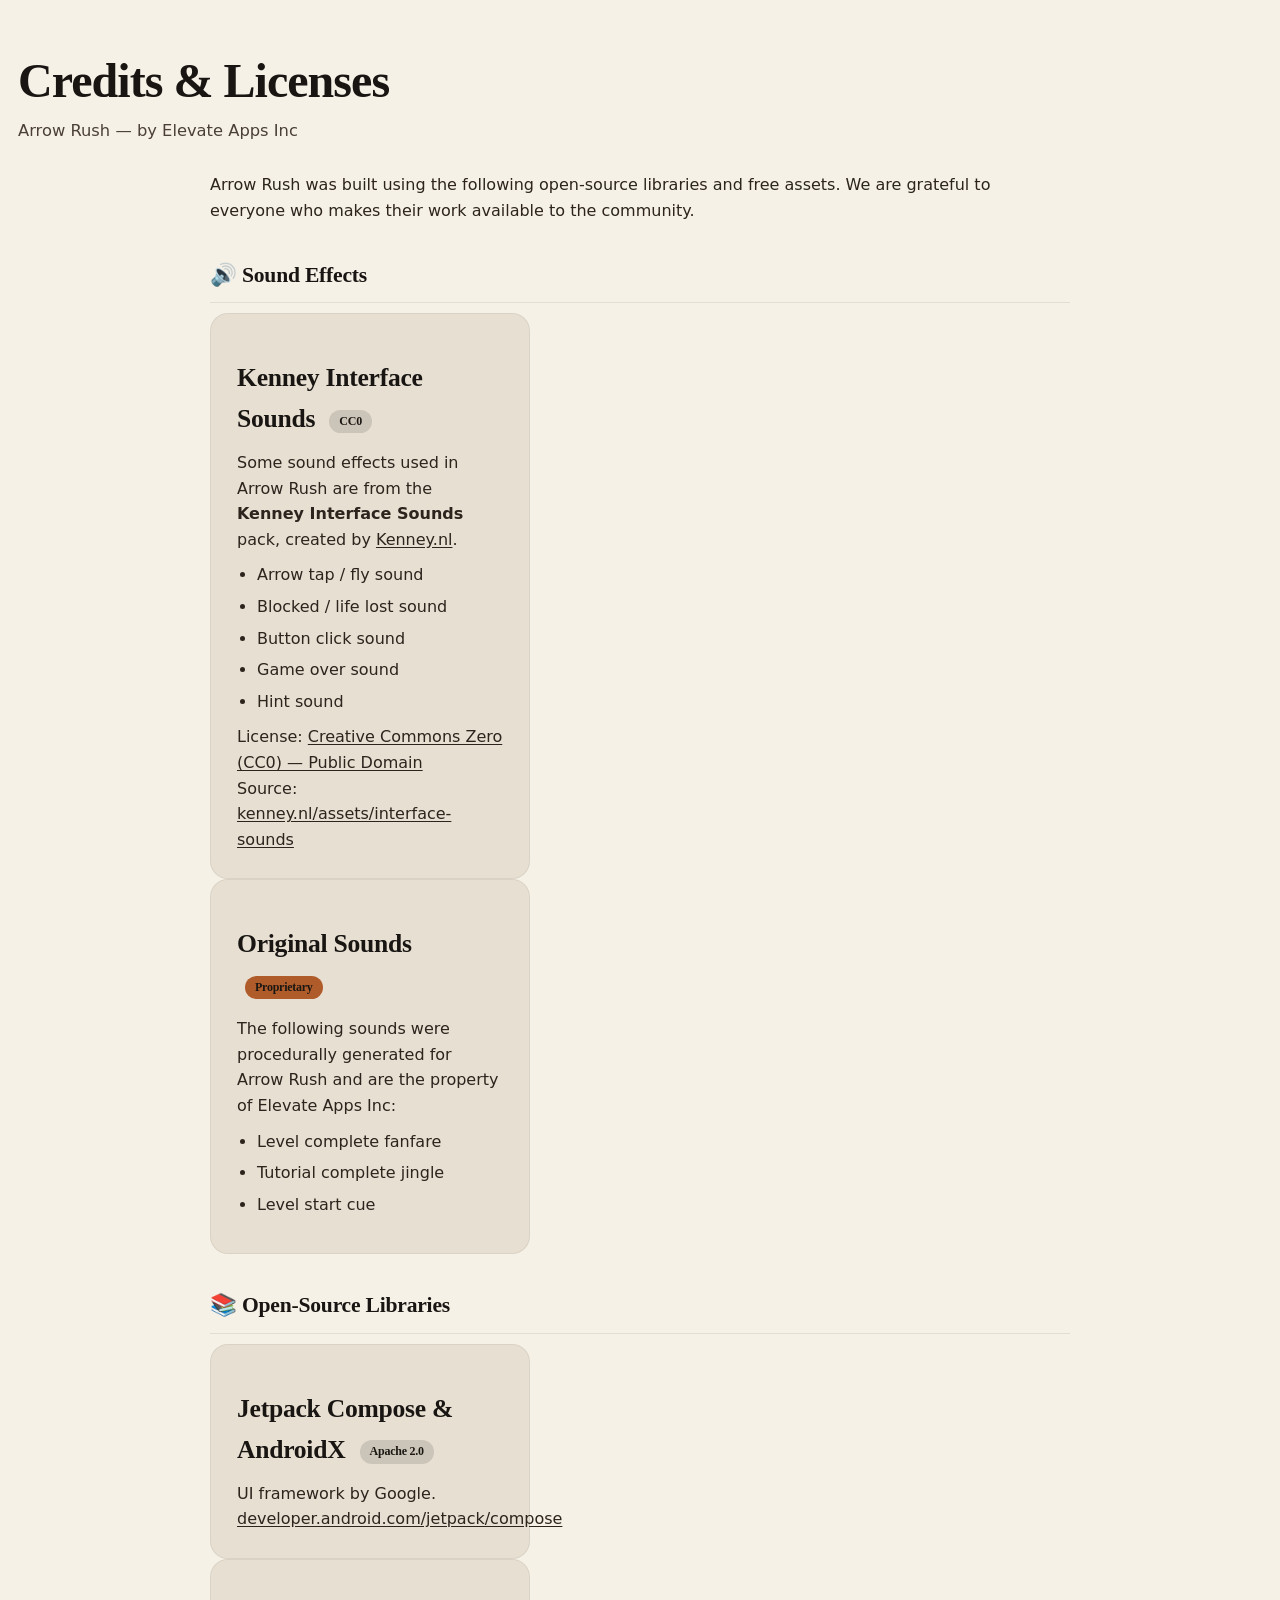
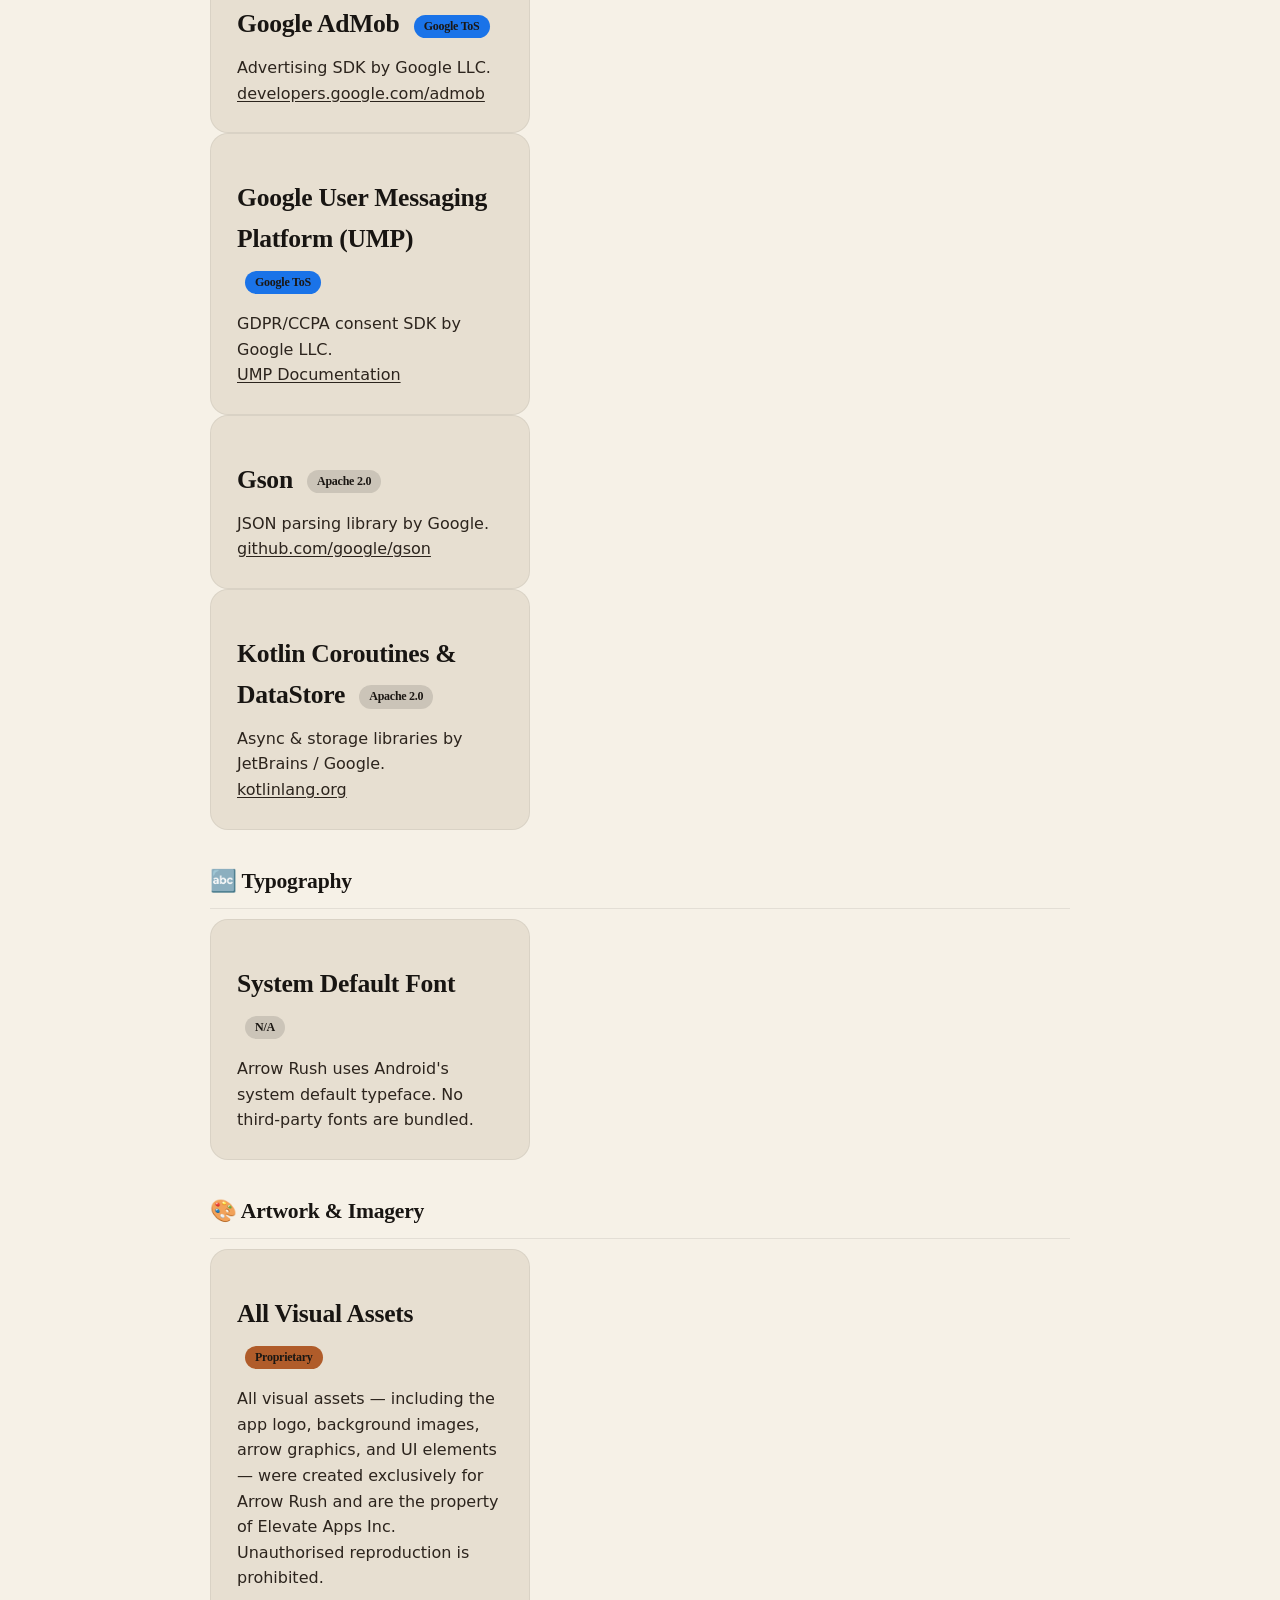
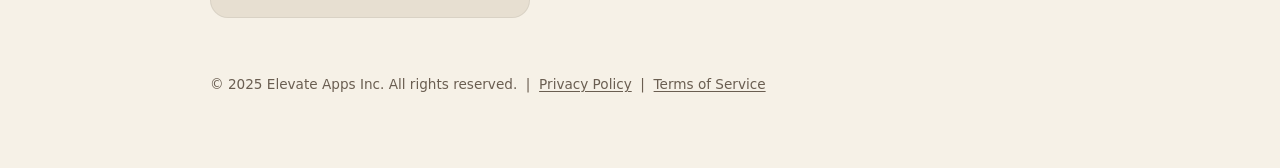
==== legal/credits.html @ 3abe8042 "style: unify theme across pages" ====
<!DOCTYPE html>
<html lang="en">
<head>
  <meta charset="UTF-8" />
  <meta name="viewport" content="width=device-width, initial-scale=1.0" />
  <title>Credits & Open Source — Arrow Rush</title>
  <link rel="stylesheet" href="../theme.css" />
</head>
<body>
  <header>
    <h1>Credits &amp; Licenses</h1>
    <p>Arrow Rush — by Elevate Apps Inc</p>
  </header>

  <div class="container">
    <p>
      Arrow Rush was built using the following open-source libraries and free assets.
      We are grateful to everyone who makes their work available to the community.
    </p>

    <!-- ── Sound Effects ─────────────────────────────────────────────── -->
    <h2>🔊 Sound Effects</h2>

    <div class="card">
      <h3>Kenney Interface Sounds <span class="badge">CC0</span></h3>
      <p>
        Some sound effects used in Arrow Rush are from the
        <strong>Kenney Interface Sounds</strong> pack, created by
        <a href="https://www.kenney.nl" target="_blank">Kenney.nl</a>.
      </p>
      <ul>
        <li>Arrow tap / fly sound</li>
        <li>Blocked / life lost sound</li>
        <li>Button click sound</li>
        <li>Game over sound</li>
        <li>Hint sound</li>
      </ul>
      <p style="margin-top:10px;">
        License: <a href="https://creativecommons.org/publicdomain/zero/1.0/" target="_blank">
        Creative Commons Zero (CC0) — Public Domain</a><br/>
        Source: <a href="https://www.kenney.nl/assets/interface-sounds" target="_blank">
        kenney.nl/assets/interface-sounds</a>
      </p>
    </div>

    <div class="card">
      <h3>Original Sounds <span class="badge" style="background:#b05c2a;">Proprietary</span></h3>
      <p>
        The following sounds were procedurally generated for Arrow Rush and are
        the property of Elevate Apps Inc:
      </p>
      <ul>
        <li>Level complete fanfare</li>
        <li>Tutorial complete jingle</li>
        <li>Level start cue</li>
      </ul>
    </div>

    <!-- ── Android Libraries ─────────────────────────────────────────── -->
    <h2>📚 Open-Source Libraries</h2>

    <div class="card">
      <h3>Jetpack Compose &amp; AndroidX <span class="badge">Apache 2.0</span></h3>
      <p>
        UI framework by Google.<br/>
        <a href="https://developer.android.com/jetpack/compose" target="_blank">developer.android.com/jetpack/compose</a>
      </p>
    </div>

    <div class="card">
      <h3>Google AdMob <span class="badge" style="background:#1a73e8;">Google ToS</span></h3>
      <p>
        Advertising SDK by Google LLC.<br/>
        <a href="https://developers.google.com/admob" target="_blank">developers.google.com/admob</a>
      </p>
    </div>

    <div class="card">
      <h3>Google User Messaging Platform (UMP) <span class="badge" style="background:#1a73e8;">Google ToS</span></h3>
      <p>
        GDPR/CCPA consent SDK by Google LLC.<br/>
        <a href="https://developers.google.com/interactive-media-ads/docs/sdks/android/client-side/consent" target="_blank">
        UMP Documentation</a>
      </p>
    </div>

    <div class="card">
      <h3>Gson <span class="badge">Apache 2.0</span></h3>
      <p>
        JSON parsing library by Google.<br/>
        <a href="https://github.com/google/gson" target="_blank">github.com/google/gson</a>
      </p>
    </div>

    <div class="card">
      <h3>Kotlin Coroutines &amp; DataStore <span class="badge">Apache 2.0</span></h3>
      <p>
        Async &amp; storage libraries by JetBrains / Google.<br/>
        <a href="https://kotlinlang.org/docs/coroutines-overview.html" target="_blank">kotlinlang.org</a>
      </p>
    </div>

    <!-- ── Fonts / Type ──────────────────────────────────────────────── -->
    <h2>🔤 Typography</h2>
    <div class="card">
      <h3>System Default Font <span class="badge">N/A</span></h3>
      <p>Arrow Rush uses Android's system default typeface. No third-party fonts are bundled.</p>
    </div>

    <!-- ── Imagery ───────────────────────────────────────────────────── -->
    <h2>🎨 Artwork &amp; Imagery</h2>
    <div class="card">
      <h3>All Visual Assets <span class="badge" style="background:#b05c2a;">Proprietary</span></h3>
      <p>
        All visual assets — including the app logo, background images, arrow graphics,
        and UI elements — were created exclusively for Arrow Rush and are the
        property of Elevate Apps Inc. Unauthorised reproduction is prohibited.
      </p>
    </div>

    <footer>
      &copy; 2025 Elevate Apps Inc. All rights reserved. &nbsp;|&nbsp;
      <a href="privacy.html">Privacy Policy</a> &nbsp;|&nbsp;
      <a href="terms.html">Terms of Service</a>
    </footer>
  </div>
</body>
</html>
---- theme.css ----
*, *::before, *::after { box-sizing: border-box; margin: 0; padding: 0; }

:root {
  --bg: #f6f1e7;
  --text: #181512;
  --muted: #4a4036;
  --muted-2: #6a5e51;
  --surface: #e7dfd1;
  --surface-hover: #ebe4d8;
  --border: rgba(0, 0, 0, 0.08);
  --border-2: rgba(0, 0, 0, 0.06);
  --shadow: 0 16px 34px rgba(0, 0, 0, 0.10);
  --shadow-soft: 0 10px 26px rgba(0, 0, 0, 0.10);
  --radius: 18px;
  --radius-sm: 12px;
  --serif: ui-serif, Georgia, Cambria, "Times New Roman", Times, serif;
  --sans: ui-sans-serif, system-ui, -apple-system, BlinkMacSystemFont, "Segoe UI", Roboto, Helvetica, Arial, sans-serif;
}

body {
  font-family: var(--sans);
  background: var(--bg);
  color: var(--text);
  line-height: 1.6;
  padding: 0 18px 72px;
}

.container {
  max-width: 860px;
  margin: 0 auto;
}

a {
  color: inherit;
  text-decoration: underline;
  text-underline-offset: 2px;
}

header {
  padding: 56px 0 28px;
}

header h1 {
  font-family: var(--serif);
  font-size: 3rem;
  font-weight: 600;
  letter-spacing: -0.02em;
  line-height: 1.05;
}

header p {
  margin-top: 12px;
  font-size: 1.02rem;
  color: var(--muted);
}

.hero {
  display: flex;
  flex-direction: column;
  gap: 18px;
  padding: 0 0 28px;
}

.hero-top {
  display: flex;
  align-items: center;
  gap: 16px;
}

.hero-text {
  display: flex;
  flex-direction: column;
  gap: 6px;
}

.logo {
  width: 84px;
  height: auto;
  border-radius: 18px;
  box-shadow: var(--shadow-soft);
}

.tagline {
  font-size: 1.05rem;
  color: var(--muted);
}

.section-title {
  font-family: var(--serif);
  font-size: 1.5rem;
  font-weight: 600;
  margin-top: 22px;
  margin-bottom: 12px;
  letter-spacing: -0.01em;
}

.cards {
  display: flex;
  flex-wrap: wrap;
  gap: 18px;
}

.card {
  background: var(--surface);
  border: 1px solid var(--border-2);
  border-radius: var(--radius);
  padding: 26px 26px;
  width: 320px;
  text-decoration: none;
  color: inherit;
  transition: transform 0.18s ease, box-shadow 0.18s ease, background 0.18s ease;
}

.card:hover {
  transform: translateY(-3px);
  box-shadow: var(--shadow);
  background: var(--surface-hover);
}

.card h3 {
  font-family: var(--serif);
  font-size: 1.6rem;
  font-weight: 600;
  margin-bottom: 10px;
  letter-spacing: -0.01em;
}

.card p {
  font-size: 1rem;
  color: #2c241d;
}

.card-cta {
  margin-top: 18px;
  display: inline-flex;
  align-items: center;
  gap: 10px;
  font-size: 0.98rem;
  color: #1b1713;
  text-decoration: none;
}

/* Legal pages */

.effective {
  background: var(--surface);
  border: 1px solid var(--border);
  border-radius: var(--radius);
  padding: 14px 18px;
  font-size: 0.92rem;
  color: var(--muted);
  margin-bottom: 28px;
}

h2 {
  font-family: var(--serif);
  font-size: 1.35rem;
  font-weight: 600;
  margin: 34px 0 10px;
  padding-bottom: 10px;
  border-bottom: 1px solid var(--border);
  letter-spacing: -0.01em;
}

h3 {
  font-family: var(--serif);
  font-size: 1.1rem;
  font-weight: 600;
  margin: 18px 0 8px;
  letter-spacing: -0.01em;
}

p, li {
  font-size: 1rem;
  color: #2c241d;
}

ul {
  padding-left: 20px;
  margin: 10px 0;
}

li { margin-bottom: 6px; }

.highlight-box {
  background: var(--surface);
  border: 1px solid var(--border);
  border-radius: var(--radius);
  padding: 16px 18px;
  margin: 16px 0;
}

table {
  width: 100%;
  border-collapse: collapse;
  margin: 16px 0;
  font-size: 0.96rem;
}

table th {
  background: rgba(0, 0, 0, 0.03);
  text-align: left;
  font-weight: 600;
  padding: 10px 14px;
  border: 1px solid var(--border);
}

table td {
  padding: 9px 14px;
  border: 1px solid var(--border);
  vertical-align: top;
}

tr:nth-child(even) td { background: rgba(255, 255, 255, 0.35); }

.badge {
  display: inline-block;
  background: rgba(0, 0, 0, 0.12);
  color: #1b1713;
  font-size: 0.75rem;
  font-weight: 700;
  padding: 2px 10px;
  border-radius: 20px;
  margin-left: 8px;
  vertical-align: middle;
}

footer {
  font-size: 0.85rem;
  color: var(--muted-2);
  margin-top: 56px;
}

.footer-inner {
  display: flex;
  justify-content: space-between;
  gap: 18px;
  flex-wrap: wrap;
  padding-top: 18px;
  border-top: 1px solid var(--border);
}

@media (max-width: 820px) {
  header { padding: 44px 0 22px; }
  header h1 { font-size: 2.5rem; }
  .card { width: 100%; }
}
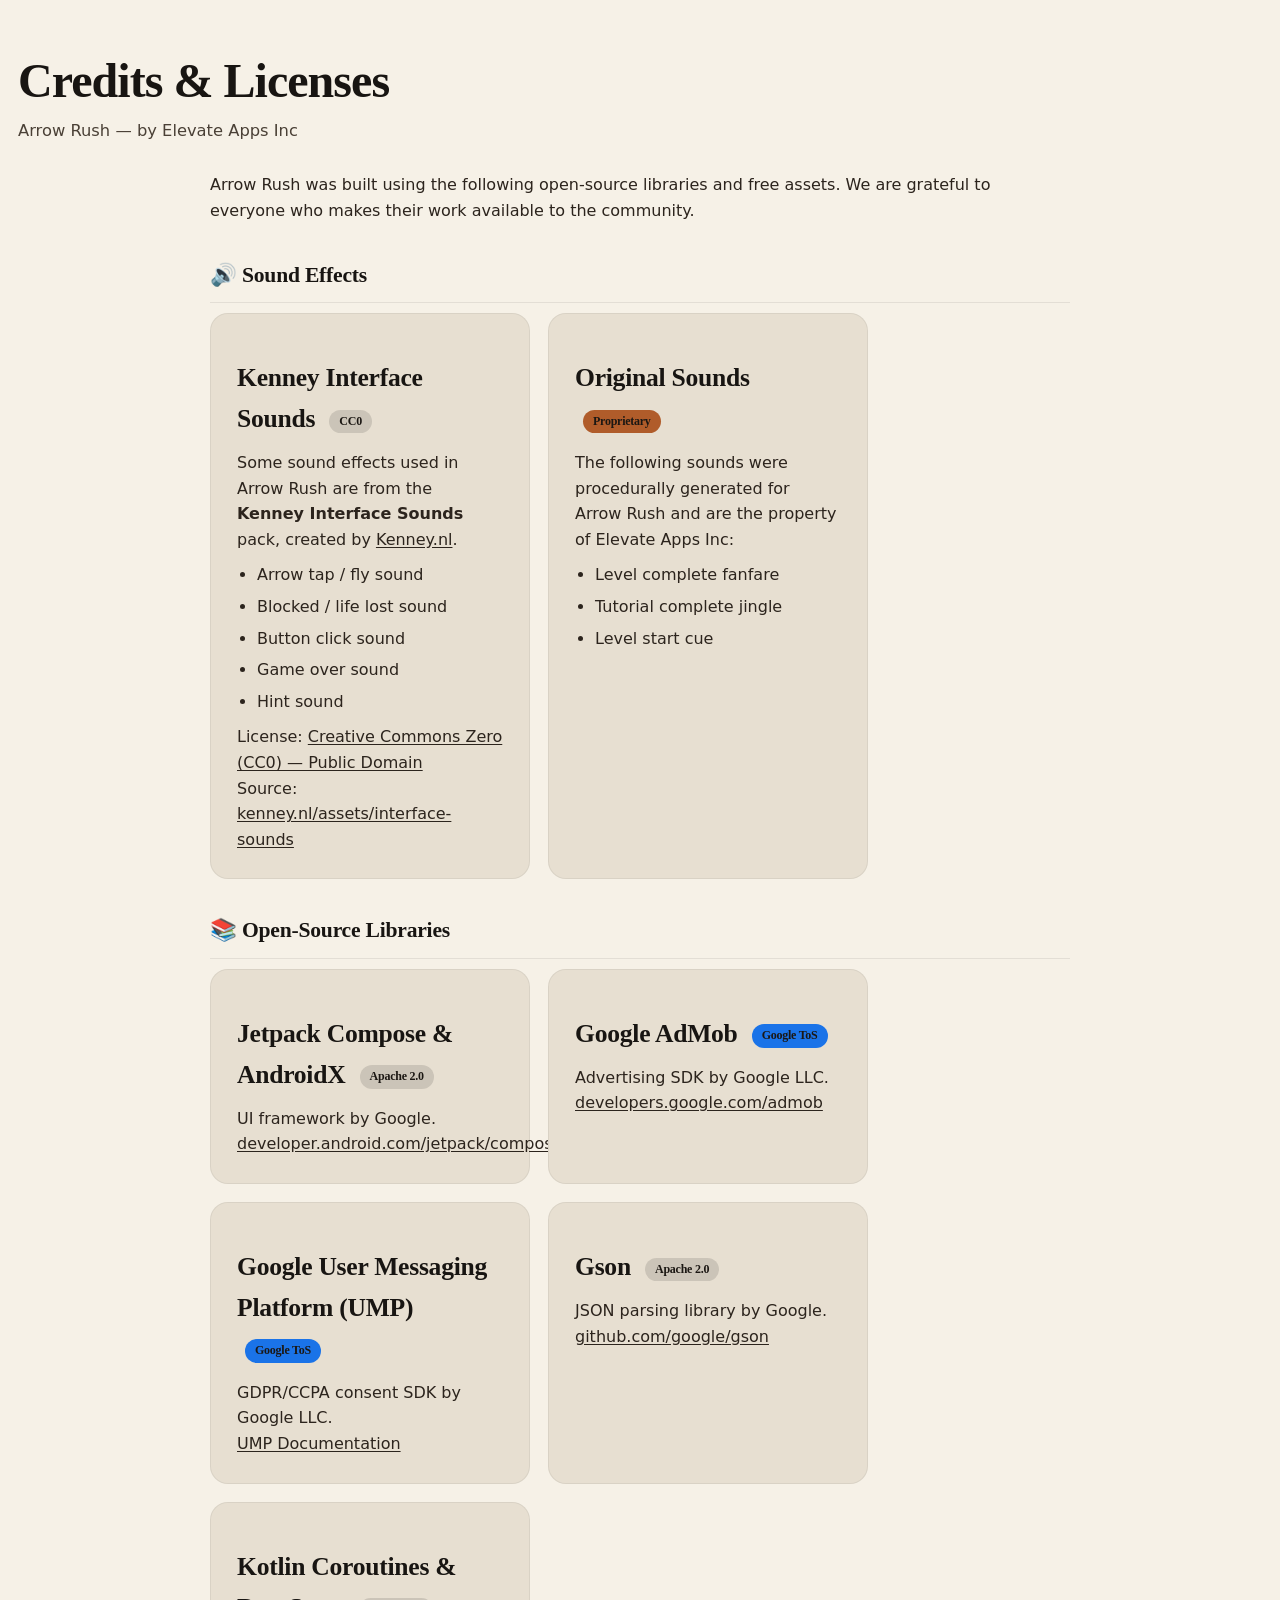
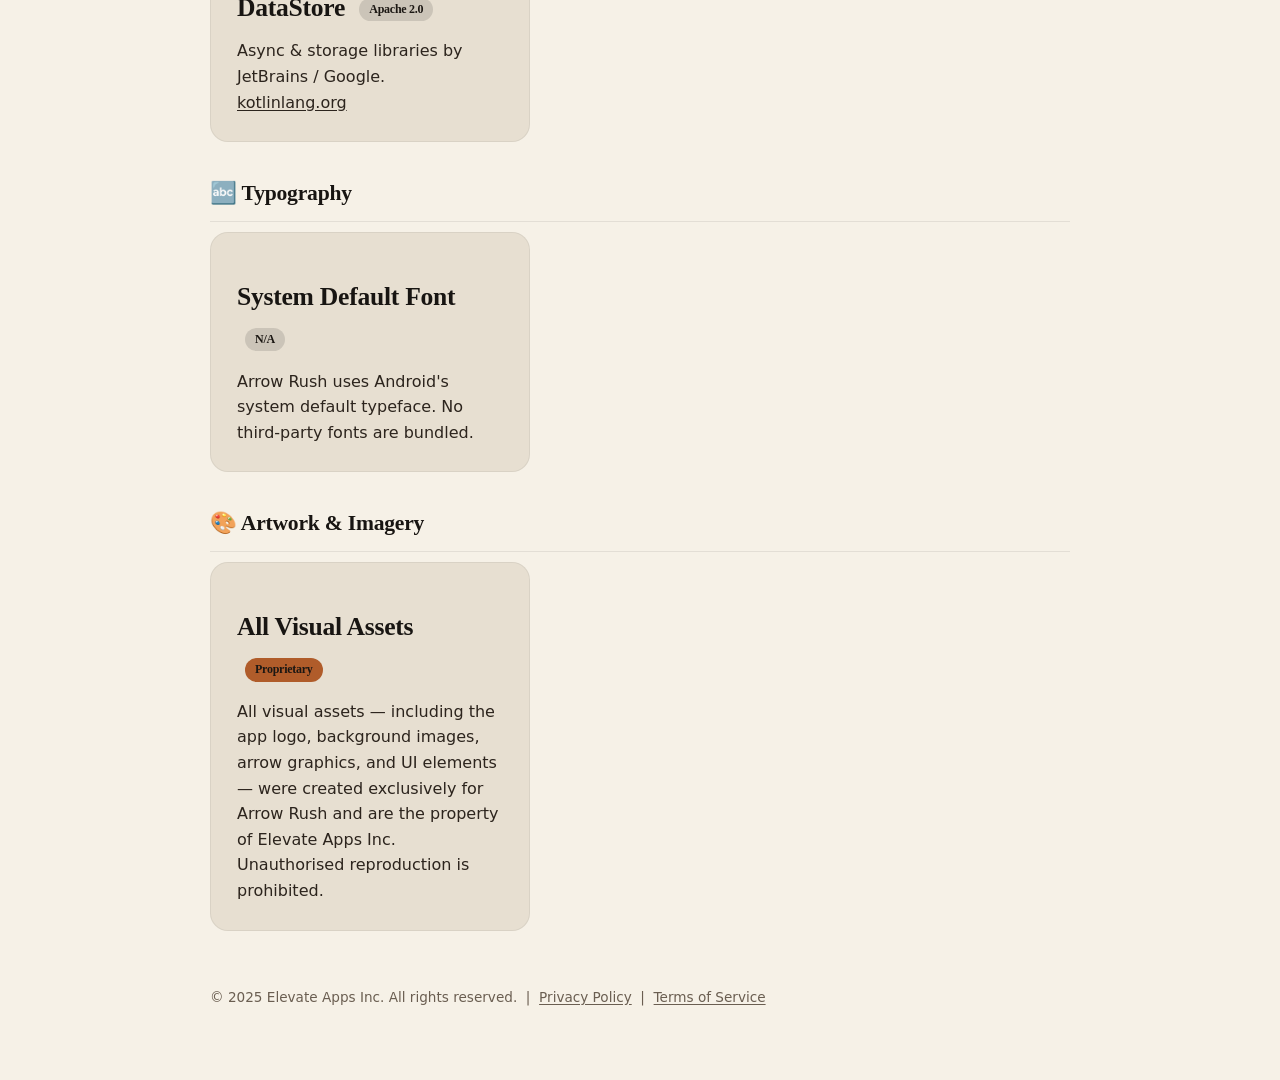
==== commit 6ed5e76e: "layout: credits page cards in responsive grid" ====
--- a/legal/credits.html
+++ b/legal/credits.html
@@ -21,101 +21,109 @@
     <!-- ── Sound Effects ─────────────────────────────────────────────── -->
     <h2>🔊 Sound Effects</h2>
 
-    <div class="card">
-      <h3>Kenney Interface Sounds <span class="badge">CC0</span></h3>
-      <p>
-        Some sound effects used in Arrow Rush are from the
-        <strong>Kenney Interface Sounds</strong> pack, created by
-        <a href="https://www.kenney.nl" target="_blank">Kenney.nl</a>.
-      </p>
-      <ul>
-        <li>Arrow tap / fly sound</li>
-        <li>Blocked / life lost sound</li>
-        <li>Button click sound</li>
-        <li>Game over sound</li>
-        <li>Hint sound</li>
-      </ul>
-      <p style="margin-top:10px;">
-        License: <a href="https://creativecommons.org/publicdomain/zero/1.0/" target="_blank">
-        Creative Commons Zero (CC0) — Public Domain</a><br/>
-        Source: <a href="https://www.kenney.nl/assets/interface-sounds" target="_blank">
-        kenney.nl/assets/interface-sounds</a>
-      </p>
-    </div>
+    <div class="cards">
+      <div class="card">
+        <h3>Kenney Interface Sounds <span class="badge">CC0</span></h3>
+        <p>
+          Some sound effects used in Arrow Rush are from the
+          <strong>Kenney Interface Sounds</strong> pack, created by
+          <a href="https://www.kenney.nl" target="_blank">Kenney.nl</a>.
+        </p>
+        <ul>
+          <li>Arrow tap / fly sound</li>
+          <li>Blocked / life lost sound</li>
+          <li>Button click sound</li>
+          <li>Game over sound</li>
+          <li>Hint sound</li>
+        </ul>
+        <p style="margin-top:10px;">
+          License: <a href="https://creativecommons.org/publicdomain/zero/1.0/" target="_blank">
+          Creative Commons Zero (CC0) — Public Domain</a><br/>
+          Source: <a href="https://www.kenney.nl/assets/interface-sounds" target="_blank">
+          kenney.nl/assets/interface-sounds</a>
+        </p>
+      </div>
 
-    <div class="card">
-      <h3>Original Sounds <span class="badge" style="background:#b05c2a;">Proprietary</span></h3>
-      <p>
-        The following sounds were procedurally generated for Arrow Rush and are
-        the property of Elevate Apps Inc:
-      </p>
-      <ul>
-        <li>Level complete fanfare</li>
-        <li>Tutorial complete jingle</li>
-        <li>Level start cue</li>
-      </ul>
+      <div class="card">
+        <h3>Original Sounds <span class="badge" style="background:#b05c2a;">Proprietary</span></h3>
+        <p>
+          The following sounds were procedurally generated for Arrow Rush and are
+          the property of Elevate Apps Inc:
+        </p>
+        <ul>
+          <li>Level complete fanfare</li>
+          <li>Tutorial complete jingle</li>
+          <li>Level start cue</li>
+        </ul>
+      </div>
     </div>
 
     <!-- ── Android Libraries ─────────────────────────────────────────── -->
     <h2>📚 Open-Source Libraries</h2>
 
-    <div class="card">
-      <h3>Jetpack Compose &amp; AndroidX <span class="badge">Apache 2.0</span></h3>
-      <p>
-        UI framework by Google.<br/>
-        <a href="https://developer.android.com/jetpack/compose" target="_blank">developer.android.com/jetpack/compose</a>
-      </p>
-    </div>
+    <div class="cards">
+      <div class="card">
+        <h3>Jetpack Compose &amp; AndroidX <span class="badge">Apache 2.0</span></h3>
+        <p>
+          UI framework by Google.<br/>
+          <a href="https://developer.android.com/jetpack/compose" target="_blank">developer.android.com/jetpack/compose</a>
+        </p>
+      </div>
 
-    <div class="card">
-      <h3>Google AdMob <span class="badge" style="background:#1a73e8;">Google ToS</span></h3>
-      <p>
-        Advertising SDK by Google LLC.<br/>
-        <a href="https://developers.google.com/admob" target="_blank">developers.google.com/admob</a>
-      </p>
-    </div>
+      <div class="card">
+        <h3>Google AdMob <span class="badge" style="background:#1a73e8;">Google ToS</span></h3>
+        <p>
+          Advertising SDK by Google LLC.<br/>
+          <a href="https://developers.google.com/admob" target="_blank">developers.google.com/admob</a>
+        </p>
+      </div>
 
-    <div class="card">
-      <h3>Google User Messaging Platform (UMP) <span class="badge" style="background:#1a73e8;">Google ToS</span></h3>
-      <p>
-        GDPR/CCPA consent SDK by Google LLC.<br/>
-        <a href="https://developers.google.com/interactive-media-ads/docs/sdks/android/client-side/consent" target="_blank">
-        UMP Documentation</a>
-      </p>
-    </div>
+      <div class="card">
+        <h3>Google User Messaging Platform (UMP) <span class="badge" style="background:#1a73e8;">Google ToS</span></h3>
+        <p>
+          GDPR/CCPA consent SDK by Google LLC.<br/>
+          <a href="https://developers.google.com/interactive-media-ads/docs/sdks/android/client-side/consent" target="_blank">
+          UMP Documentation</a>
+        </p>
+      </div>
 
-    <div class="card">
-      <h3>Gson <span class="badge">Apache 2.0</span></h3>
-      <p>
-        JSON parsing library by Google.<br/>
-        <a href="https://github.com/google/gson" target="_blank">github.com/google/gson</a>
-      </p>
-    </div>
+      <div class="card">
+        <h3>Gson <span class="badge">Apache 2.0</span></h3>
+        <p>
+          JSON parsing library by Google.<br/>
+          <a href="https://github.com/google/gson" target="_blank">github.com/google/gson</a>
+        </p>
+      </div>
 
-    <div class="card">
-      <h3>Kotlin Coroutines &amp; DataStore <span class="badge">Apache 2.0</span></h3>
-      <p>
-        Async &amp; storage libraries by JetBrains / Google.<br/>
-        <a href="https://kotlinlang.org/docs/coroutines-overview.html" target="_blank">kotlinlang.org</a>
-      </p>
+      <div class="card">
+        <h3>Kotlin Coroutines &amp; DataStore <span class="badge">Apache 2.0</span></h3>
+        <p>
+          Async &amp; storage libraries by JetBrains / Google.<br/>
+          <a href="https://kotlinlang.org/docs/coroutines-overview.html" target="_blank">kotlinlang.org</a>
+        </p>
+      </div>
     </div>
 
     <!-- ── Fonts / Type ──────────────────────────────────────────────── -->
     <h2>🔤 Typography</h2>
-    <div class="card">
-      <h3>System Default Font <span class="badge">N/A</span></h3>
-      <p>Arrow Rush uses Android's system default typeface. No third-party fonts are bundled.</p>
+    <div class="cards">
+      <div class="card">
+        <h3>System Default Font <span class="badge">N/A</span></h3>
+        <p>Arrow Rush uses Android's system default typeface. No third-party fonts are bundled.</p>
+      </div>
     </div>
 
     <!-- ── Imagery ───────────────────────────────────────────────────── -->
     <h2>🎨 Artwork &amp; Imagery</h2>
-    <div class="card">
-      <h3>All Visual Assets <span class="badge" style="background:#b05c2a;">Proprietary</span></h3>
-      <p>
-        All visual assets — including the app logo, background images, arrow graphics,
-        and UI elements — were created exclusively for Arrow Rush and are the
-        property of Elevate Apps Inc. Unauthorised reproduction is prohibited.
-      </p>
+    <div class="cards">
+      <div class="card">
+        <h3>All Visual Assets <span class="badge" style="background:#b05c2a;">Proprietary</span></h3>
+        <p>
+          All visual assets — including the app logo, background images, arrow graphics,
+          and UI elements — were created exclusively for Arrow Rush and are the
+          property of Elevate Apps Inc. Unauthorised reproduction is prohibited.
+        </p>
+      </div>
     </div>
 
     <footer>
